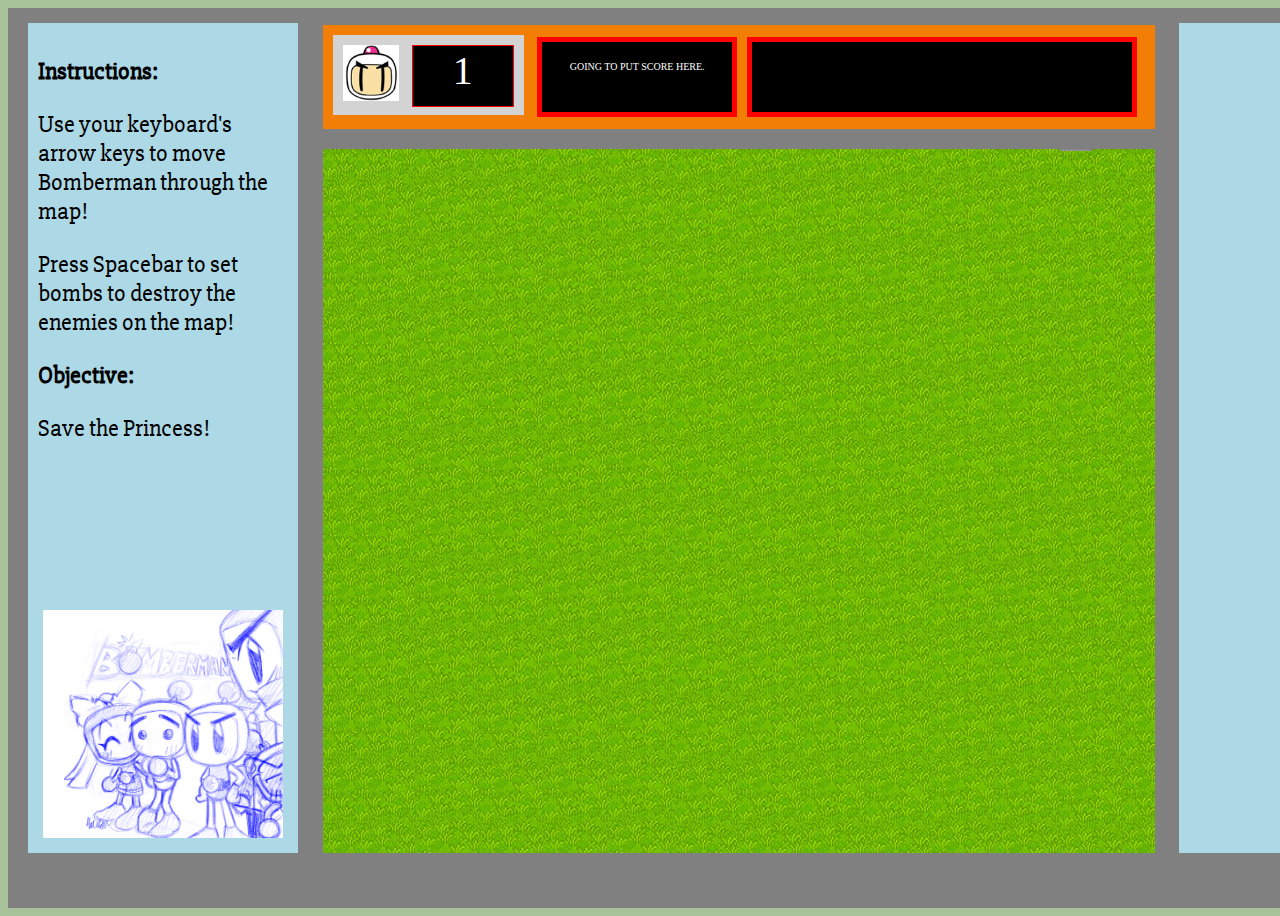
==== index.html @ ba2f9650 "fixed css" ====
<!DOCTYPE html>
<html lang="en">
<head>
  <meta charset="utf-8">
  <title>Special Bomberman</title>
  <script src="js/jquery-2.1.0.js" type="text/javascript" charset="utf-8"></script>
  <link href="css/style.css" rel="stylesheet">
  <link href="https://fonts.googleapis.com/css?family=Slabo+27px" rel="stylesheet">
</head>
<body>
  <div id="container">
    <div id="left-column">
      <p> <b> Instructions:</b></p>
      <p>Use your keyboard's arrow keys to move Bomberman through the map! </p>
      <p>Press Spacebar to set bombs to destroy the enemies on the map!</p>
      <p><b>Objective:</b></p>
      <p>Save the Princess! </p>
      <img id ="bomberman-picture1" src="img/Games-Artwork/bomberman_b_daman__by_invader_kai.png" alt="bomberman-picture1">
    </div>
    <section id="game"> <!-- right-column.middle -->
      <!-- <h1>Super Bomberman Remake</h1> -->
      <div id="gameboard">
        <div class="b" id="bomberman-life">
          <div id ="bomberman-face">
            <img id ="bomberman-face1" src="img/Games-Artwork/bomberman_life.jpg" alt="Bomberman face">
          </div>
          <div id="number-of-life">
              1
          </div>
        </div>
        <div class="b" id="game-score">
          GOING TO PUT SCORE HERE.
        </div>
        <!-- <div class="b" id="clock"></div> -->
        <p class="b" id="output"></p>
      </div>
      <div id="stage"></div>
    </section>
<div id="right-column">
</div>



    <!--
    An audio tag without "controls" will be invisible.
    Adding the "autoplay" attribute will make the audio start automatically.
    Adding the "loop" attribute will make the audio play forever.
  -->
  <audio id="background" autoplay loop src="sounds/05-level-2 (1).mp3"></audio>
  <audio id="Win" src="sounds/10-stage-complete (1).mp3"></audio>
  <!-- not done with the sounds -->
  <!-- The real music of Bomberman -->
</div>
<script src="js/bomberman.js"></script>
</body>
</html>
---- css/style.css ----
@font-face {
  font-family: BombermanFont;
  src: url(/Users/dexterleow/Desktop/Project-1-Bomberman/fonts/ufonts.com_bomberman.ttf);
}

#bomberman-picture1{
  position: absolute;
  width: 240px;
  height:228px;
  bottom:0;
  margin-bottom: 15px;
  margin-left: 5px;
}

#number-of-life{
  color:white;
  font-size:40px;
  vertical-align: middle;
  line-height: 50px;
  height:70px;
  text-align: center;
  border: 1px solid red;
  width: 100px;
  height:60px;
  margin:10px;
  float:right;
  background-color: black;
}

#bomberman-face1
{
  height:56px;
  width: 56px;
  margin-top:10px;
  marign-right:10px;
  margin-left: 10px;
  float:left;
}

#container {
  background-color: gray;
  height:900px;
  width:1500px;
  margin: auto;
}

#right-column {
    display: inline-block;
  /*position: relative;*/
  clear:left;
  /*float: right;*/
  overflow:hidden;
  font-size: 24px;
  font-family: 'Slabo 27px', serif;
  background-color: lightblue;
  border: 1px;
  width: 250px;
  height: 810px;
  padding: 10px;
  margin-top: 15px;
  margin-right: 25px;
  margin-left: 20px;
}

#game{
    display: inline-block;
  clear:left;
  /*float:right;*/
  position:relative;
  width:832px;
  height: 810px
  overflow:hidden;
  /*margin:0 auto;*/
}

#left-column {
  display: inline-block;
  float: left;
  position: relative;
  font-size: 24px;
  font-family: 'Slabo 27px', serif;
  background-color: lightblue;
  border: 1px;
  width: 250px;
  height: 810px;
  padding: 10px;
  margin-top: 15px;
  margin-right: 25px;
  margin-left: 20px;
}

#gameboard
{
  text-align: center;
  font-family: BombermanFont;
  /*src: url(/Users/dexterleow/Desktop/Project-1-Bomberman/fonts/ufonts.com_bomberman.ttf);*/
  font-size: 30px;
  width: 828px;
  height:100px;
  padding: 2px;
  background-color: #f27e05;
  margin:auto;
  margin-top: 15px;
  float:left;
}

#stage
{
  position:relative;
  width:832px;
  height:704px;
  background-image: url("../img/Games-Artwork/background.jpg");
  margin: auto;
  margin-top: 20px;
  float: left;

}

.cell
{
  display: block;
  position: absolute;
  width: 64px;
  height: 64px;
}

.b {
  display: inline-block;
  position: relative;
  margin: 1%;
  float: left;
  width: 23%;
  height: 80px;
  background-color: lightgrey;
}

#game-score{
  color:white;
  font-size:10px;
  vertical-align: middle;
  line-height: 50px;
  height:70px;
  text-align: center;
  background-color: black;
  margin-top: 10px;
  margin-right: 5px;
  margin-left: 5px;
  border: 5px solid red;
}


#output
{
  color:white;
  vertical-align: middle;
  line-height: 70px;
  text-align: center;
  font-family: BombermanFont;
  /*src: url(/Users/dexterleow/Desktop/Project-1-Bomberman/fonts/ufonts.com_bomberman.ttf);*/
  font-size: 12px;
  width: 380px !important;
  height:70px;
  /*padding: 10px;*/
  /*background-color: #f27e05;*/
  /*margin:auto;*/
  margin-top: 10px;
  margin-right: 5px;
  margin-left: 5px;
  border: 5px solid red;
  z-index: 2;
  /*position: absolute */
  background-color: black;
}

body {
  background-color: #a7c299;
}
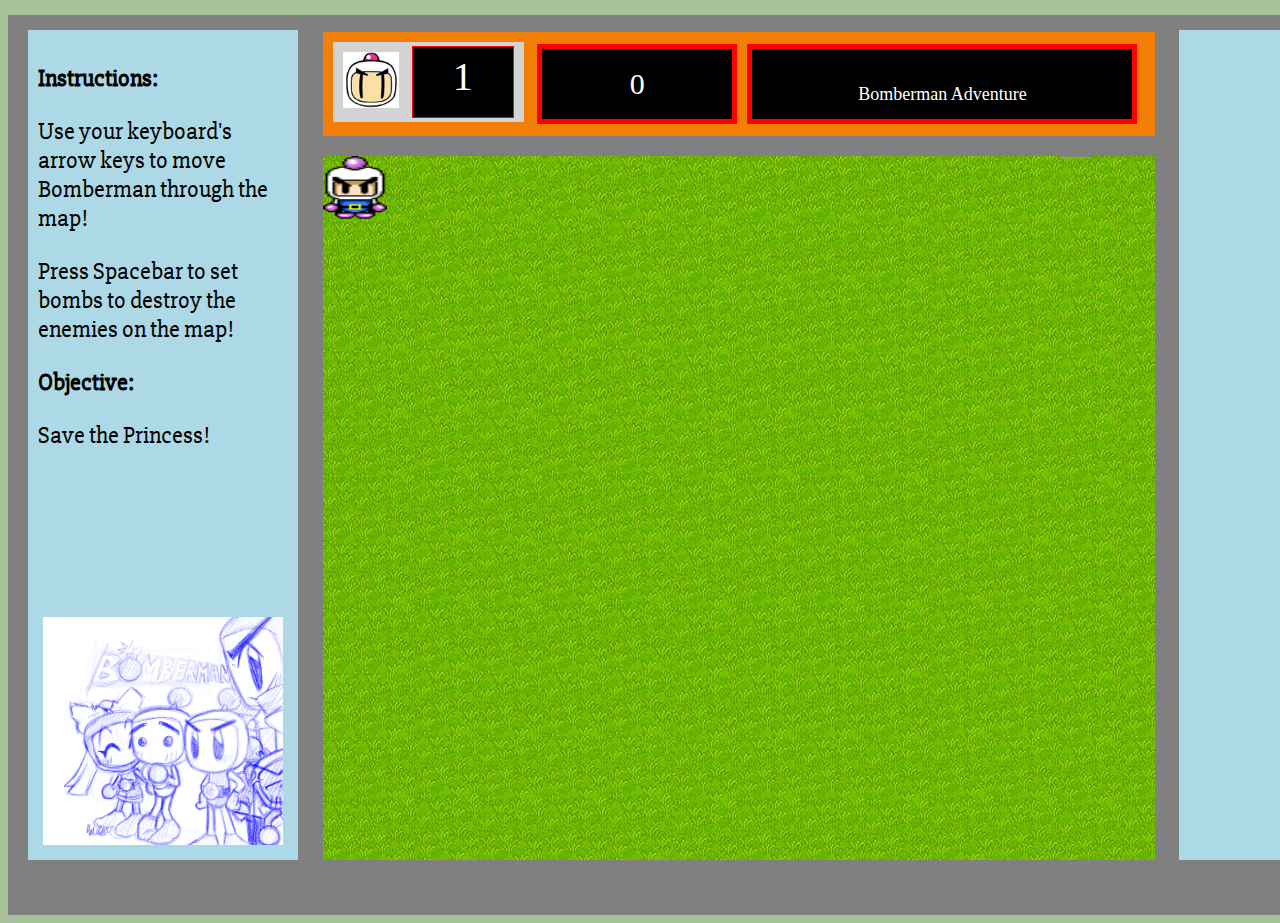
==== commit ccf5d6b0: "Bomberman life can be deducted" ====
--- a/index.html
+++ b/index.html
@@ -24,15 +24,15 @@
           <div id ="bomberman-face">
             <img id ="bomberman-face1" src="img/Games-Artwork/bomberman_life.jpg" alt="Bomberman face">
           </div>
-          <div id="number-of-life">
-              1
+          <div id="bomberLife">
+
           </div>
         </div>
-        <div class="b" id="game-score">
-          GOING TO PUT SCORE HERE.
+        <div class="b" id="gamescore">
+
         </div>
         <!-- <div class="b" id="clock"></div> -->
-        <p class="b" id="output"></p>
+        <p class="b" id="output"></p>        <!-- giving out the score-->
       </div>
       <div id="stage"></div>
     </section>
--- a/css/style.css
+++ b/css/style.css
@@ -1,7 +1,7 @@
 
 @font-face {
   font-family: BombermanFont;
-  src: url(/Users/dexterleow/Desktop/Project-1-Bomberman/fonts/ufonts.com_bomberman.ttf);
+  src: url(/Users/dexterleow/Desktop/Project-1-Bomberman/fonts/press-start/prstart.ttf);
 }
 
 #bomberman-picture1{
@@ -13,19 +13,22 @@
   margin-left: 5px;
 }
 
-#number-of-life{
+#bomberLife{
   color:white;
   font-size:40px;
-  vertical-align: middle;
+  vertical-align: bottom;
+  display:table-cell;
   line-height: 50px;
-  height:70px;
   text-align: center;
   border: 1px solid red;
   width: 100px;
-  height:60px;
-  margin:10px;
+  height:65px;
+  margin-right:10px;
+  margin-left:10px;
+  margin-top: 4px;
   float:right;
   background-color: black;
+  padding-top: 5px;
 }
 
 #bomberman-face1
@@ -43,6 +46,7 @@
   height:900px;
   width:1500px;
   margin: auto;
+  margin-top: 15px;
 }
 
 #right-column {
@@ -64,7 +68,7 @@
 }
 
 #game{
-    display: inline-block;
+  display: inline-block;
   clear:left;
   /*float:right;*/
   position:relative;
@@ -114,7 +118,6 @@
   margin: auto;
   margin-top: 20px;
   float: left;
-
 }
 
 .cell
@@ -135,11 +138,17 @@
   background-color: lightgrey;
 }
 
-#game-score{
+
+/*#game-score span{
+position:absolute;
+bottom:0;
+}*/
+
+#gamescore{
   color:white;
-  font-size:10px;
+  font-size:30px;
   vertical-align: middle;
-  line-height: 50px;
+  line-height: 70px;
   height:70px;
   text-align: center;
   background-color: black;
@@ -149,16 +158,14 @@
   border: 5px solid red;
 }
 
-
 #output
 {
   color:white;
   vertical-align: middle;
-  line-height: 70px;
+  line-height: 90px;
   text-align: center;
-  font-family: BombermanFont;
-  /*src: url(/Users/dexterleow/Desktop/Project-1-Bomberman/fonts/ufonts.com_bomberman.ttf);*/
-  font-size: 12px;
+  font-family:BombermanFont;
+  font-size: 18px;
   width: 380px !important;
   height:70px;
   /*padding: 10px;*/
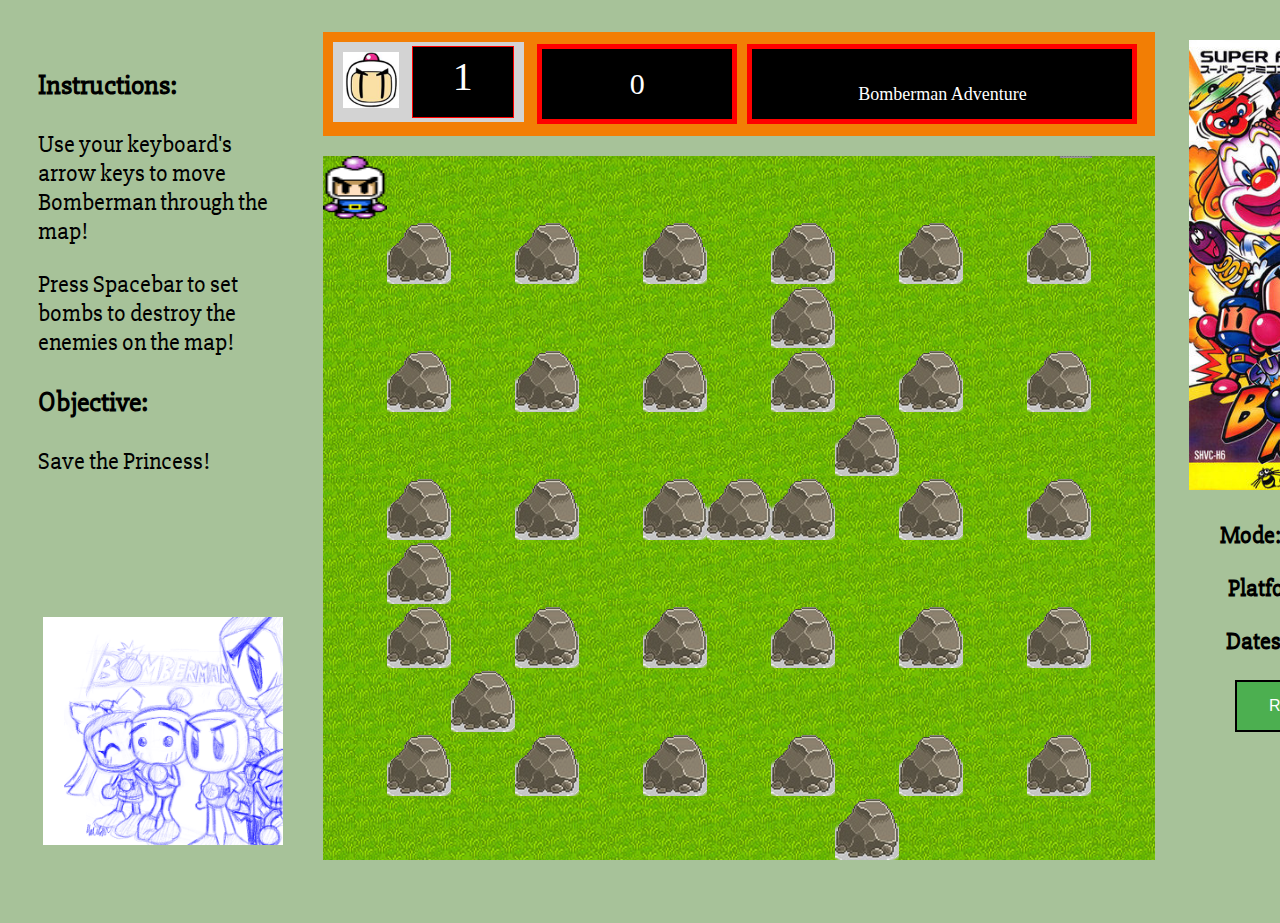
==== commit 71a31c7d: "Finished styling background and reset button" ====
--- a/index.html
+++ b/index.html
@@ -10,10 +10,10 @@
 <body>
   <div id="container">
     <div id="left-column">
-      <p> <b> Instructions:</b></p>
+      <h3> <b> Instructions:</b></h3>
       <p>Use your keyboard's arrow keys to move Bomberman through the map! </p>
       <p>Press Spacebar to set bombs to destroy the enemies on the map!</p>
-      <p><b>Objective:</b></p>
+      <h3><b>Objective:</b></h3>
       <p>Save the Princess! </p>
       <img id ="bomberman-picture1" src="img/Games-Artwork/bomberman_b_daman__by_invader_kai.png" alt="bomberman-picture1">
     </div>
@@ -37,6 +37,15 @@
       <div id="stage"></div>
     </section>
 <div id="right-column">
+  <img id ="gamePoster" src="img/Games-Artwork/Super_bomberman_sfc_box_cover.jpg" alt="Original gamePoster">
+  <div id="gameMode">
+<p><b>Mode:</b> Single Player</p>
+<p><b>Platform:</b> Desktop</p>
+<p><b>Dates:</b> 2016 August</p>
+
+<button id="resetButton" onclick="restart()">Reset Game</button>
+
+  </div>
 </div>
 
 
--- a/css/style.css
+++ b/css/style.css
@@ -42,7 +42,7 @@
 }
 
 #container {
-  background-color: gray;
+  background-color: #a7c299;
   height:900px;
   width:1500px;
   margin: auto;
@@ -50,14 +50,14 @@
 }
 
 #right-column {
-    display: inline-block;
+  display: inline-block;
   /*position: relative;*/
   clear:left;
   /*float: right;*/
   overflow:hidden;
   font-size: 24px;
   font-family: 'Slabo 27px', serif;
-  background-color: lightblue;
+  background-color: #a7c299;
   border: 1px;
   width: 250px;
   height: 810px;
@@ -84,7 +84,7 @@
   position: relative;
   font-size: 24px;
   font-family: 'Slabo 27px', serif;
-  background-color: lightblue;
+  background-color: #a7c299;
   border: 1px;
   width: 250px;
   height: 810px;
@@ -180,6 +180,26 @@
   background-color: black;
 }
 
+#gamePoster{
+  width:245px;
+  height: 450px;
+}
+
+#gameMode{
+  text-align: center;
+}
+
+#resetButton {
+    background-color: #4CAF50; /* Green */
+    border: 2px solid black;
+    color: white;
+    padding: 15px 32px;
+    text-align: center;
+    text-decoration: none;
+    display: inline-block;
+    font-size: 16px;
+}
+
 body {
   background-color: #a7c299;
 }
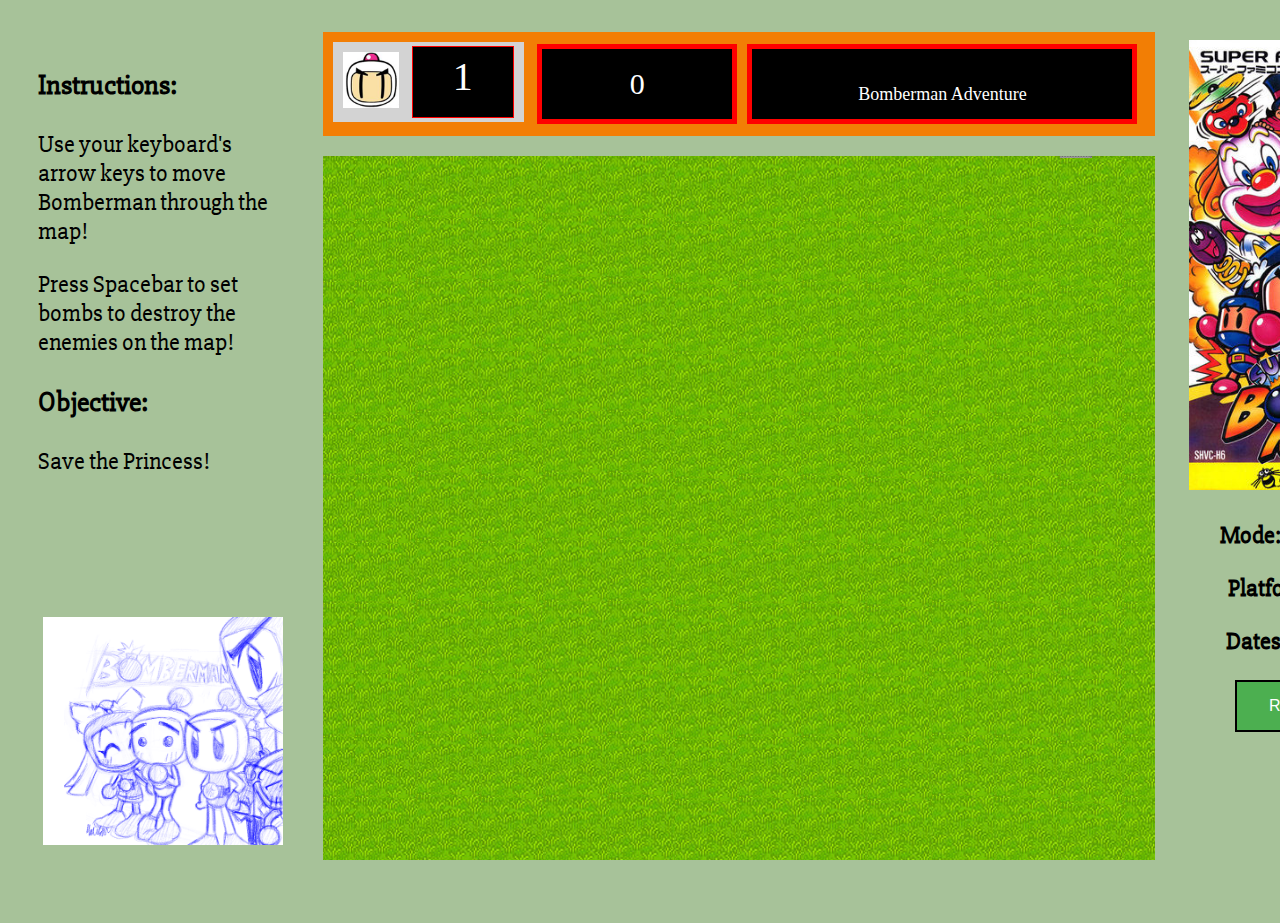
==== commit 9f59f96b: "Committing before testing sounds" ====
--- a/index.html
+++ b/index.html
@@ -36,17 +36,17 @@
       </div>
       <div id="stage"></div>
     </section>
-<div id="right-column">
-  <img id ="gamePoster" src="img/Games-Artwork/Super_bomberman_sfc_box_cover.jpg" alt="Original gamePoster">
-  <div id="gameMode">
-<p><b>Mode:</b> Single Player</p>
-<p><b>Platform:</b> Desktop</p>
-<p><b>Dates:</b> 2016 August</p>
+    <div id="right-column">
+      <img id ="gamePoster" src="img/Games-Artwork/Super_bomberman_sfc_box_cover.jpg" alt="Original gamePoster">
+      <div id="gameMode">
+        <p><b>Mode:</b> Single Player</p>
+        <p><b>Platform:</b> Desktop</p>
+        <p><b>Dates:</b> 2016 August</p>
 
-<button id="resetButton" onclick="restart()">Reset Game</button>
+        <button id="resetButton" onclick="restart()">Reset Game</button>
 
-  </div>
-</div>
+      </div>
+    </div>
 
 
 
@@ -55,8 +55,16 @@
     Adding the "autoplay" attribute will make the audio start automatically.
     Adding the "loop" attribute will make the audio play forever.
   -->
-  <audio id="background" autoplay loop src="sounds/05-level-2 (1).mp3"></audio>
-  <audio id="Win" src="sounds/10-stage-complete (1).mp3"></audio>
+  <audio id="bombermanStartingSound" src="sounds/BombermanStartingSound.wav"></audio>
+  <!-- <audio id="background" autoplay loop src="sounds/05-level-2 (1).mp3"></audio> -->
+
+  <audio id="bombermanMovementSounds" src="sounds/PLAYER_WALK.wav"></audio>
+  <audio id="plantBombSounds" src="sounds/BOM_SET.wav.wav"></audio>
+  <audio id="explodedBombSounds" src="sounds/ExplodedBomb.wav"></audio>
+  <audio id="winSounds" src="sounds/10-stage-complete (1).mp3"></audio>
+  <audio id="gameOverSOunds" src="sounds/Game-over (1).mp3"></audio>
+
+
   <!-- not done with the sounds -->
   <!-- The real music of Bomberman -->
 </div>
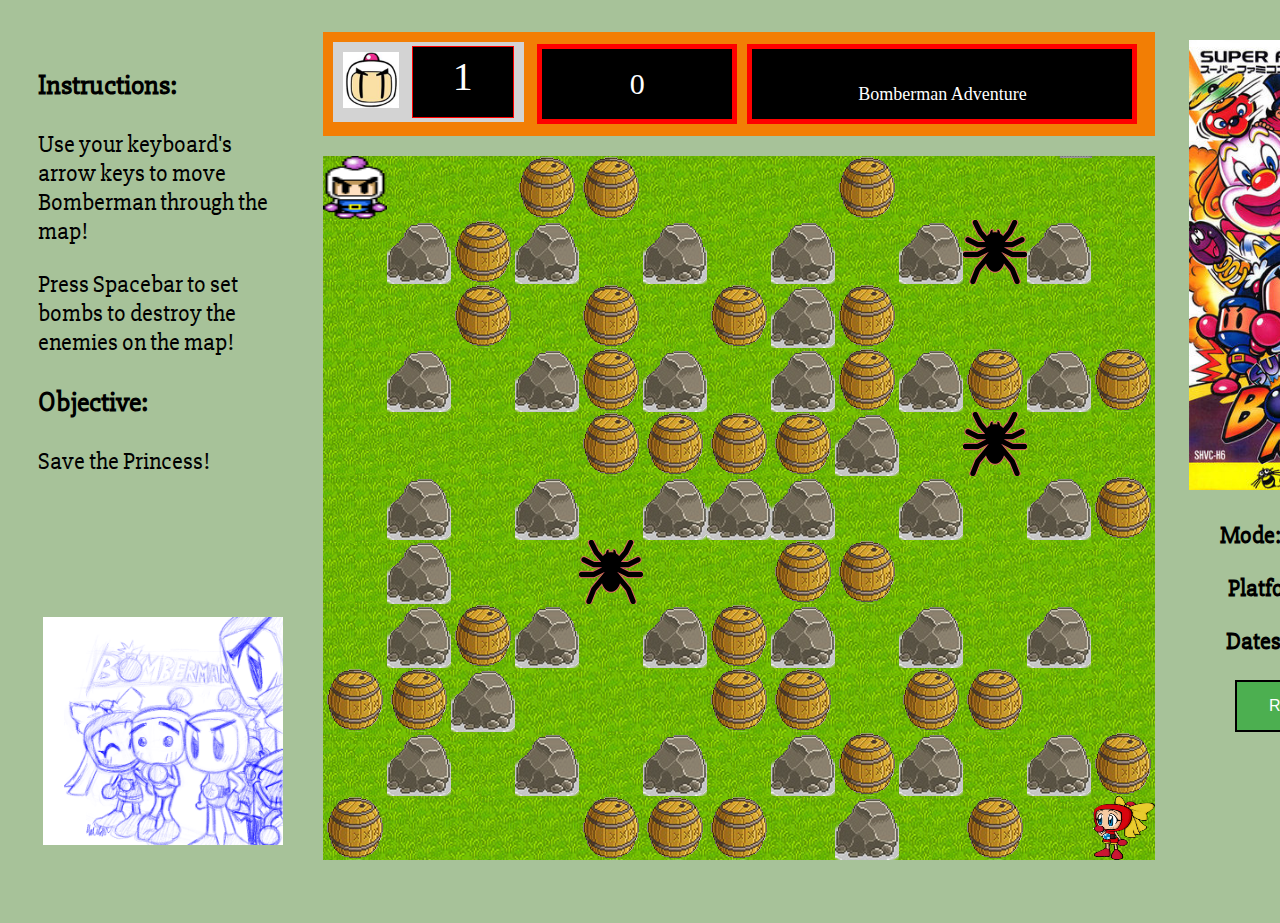
==== commit 1516064a: "Music added to Project" ====
--- a/index.html
+++ b/index.html
@@ -59,11 +59,11 @@
   <!-- <audio id="background" autoplay loop src="sounds/05-level-2 (1).mp3"></audio> -->
 
   <audio id="bombermanMovementSounds" src="sounds/PLAYER_WALK.wav"></audio>
-  <audio id="plantBombSounds" src="sounds/BOM_SET.wav.wav"></audio>
+  <audio id="plantBombSounds" src="sounds/BOM_SET.wav"></audio>
   <audio id="explodedBombSounds" src="sounds/ExplodedBomb.wav"></audio>
-  <audio id="winSounds" src="sounds/10-stage-complete (1).mp3"></audio>
-  <audio id="gameOverSOunds" src="sounds/Game-over (1).mp3"></audio>
-
+  <audio id="winSounds" src="sounds/VictorySong.mp3"></audio>
+  <audio id="gameOverSounds" src="sounds/Game-over.mp3"></audio>
+  <audio id="spiderDie" src="sounds/SpiderDie.wav"></audio>
 
   <!-- not done with the sounds -->
   <!-- The real music of Bomberman -->
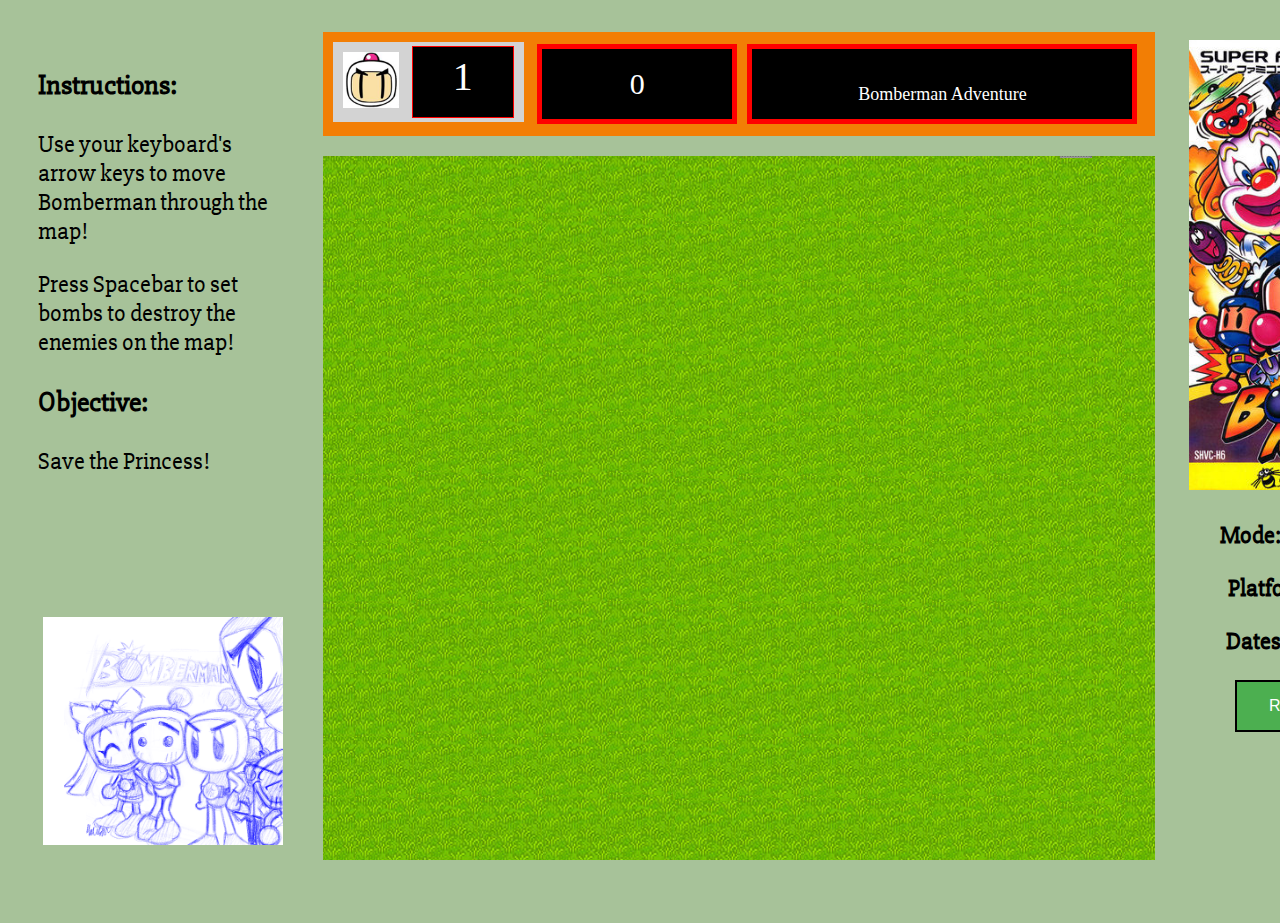
==== commit 1598e2a4: "Finished Project Bomberman" ====
--- a/index.html
+++ b/index.html
@@ -3,7 +3,6 @@
 <head>
   <meta charset="utf-8">
   <title>Special Bomberman</title>
-  <script src="js/jquery-2.1.0.js" type="text/javascript" charset="utf-8"></script>
   <link href="css/style.css" rel="stylesheet">
   <link href="https://fonts.googleapis.com/css?family=Slabo+27px" rel="stylesheet">
 </head>
@@ -17,22 +16,18 @@
       <p>Save the Princess! </p>
       <img id ="bomberman-picture1" src="img/Games-Artwork/bomberman_b_daman__by_invader_kai.png" alt="bomberman-picture1">
     </div>
-    <section id="game"> <!-- right-column.middle -->
-      <!-- <h1>Super Bomberman Remake</h1> -->
+    <section id="game"> <!-- middle-Column -->
       <div id="gameboard">
         <div class="b" id="bomberman-life">
           <div id ="bomberman-face">
             <img id ="bomberman-face1" src="img/Games-Artwork/bomberman_life.jpg" alt="Bomberman face">
           </div>
-          <div id="bomberLife">
-
+          <div id="bomberLife"> <!-- Display number of life left for bomberman-->
           </div>
         </div>
-        <div class="b" id="gamescore">
-
+        <div class="b" id="gamescore"> <!-- Display the score-->
         </div>
-        <!-- <div class="b" id="clock"></div> -->
-        <p class="b" id="output"></p>        <!-- giving out the score-->
+        <p class="b" id="output"></p> <!-- Display the game message-->
       </div>
       <div id="stage"></div>
     </section>
@@ -42,32 +37,19 @@
         <p><b>Mode:</b> Single Player</p>
         <p><b>Platform:</b> Desktop</p>
         <p><b>Dates:</b> 2016 August</p>
-
         <button id="resetButton" onclick="restart()">Reset Game</button>
-
       </div>
     </div>
-
-
-
-    <!--
-    An audio tag without "controls" will be invisible.
-    Adding the "autoplay" attribute will make the audio start automatically.
-    Adding the "loop" attribute will make the audio play forever.
-  -->
-  <audio id="bombermanStartingSound" src="sounds/BombermanStartingSound.wav"></audio>
-  <!-- <audio id="background" autoplay loop src="sounds/05-level-2 (1).mp3"></audio> -->
-
-  <audio id="bombermanMovementSounds" src="sounds/PLAYER_WALK.wav"></audio>
-  <audio id="plantBombSounds" src="sounds/BOM_SET.wav"></audio>
-  <audio id="explodedBombSounds" src="sounds/ExplodedBomb.wav"></audio>
-  <audio id="winSounds" src="sounds/VictorySong.mp3"></audio>
-  <audio id="gameOverSounds" src="sounds/Game-over.mp3"></audio>
-  <audio id="spiderDie" src="sounds/SpiderDie.wav"></audio>
-
-  <!-- not done with the sounds -->
-  <!-- The real music of Bomberman -->
-</div>
-<script src="js/bomberman.js"></script>
+    <!-- The real music of Bomberman -->
+    <audio id="background" autoplay loop src="sounds/backgroundMusic.mp3"></audio>
+    <audio id="bombermanStartingSound" src="sounds/BombermanStartingSound.wav"></audio>
+    <audio id="bombermanMovementSounds" src="sounds/PLAYER_WALK.wav"></audio>
+    <audio id="plantBombSounds" src="sounds/BOM_SET.wav"></audio>
+    <audio id="explodedBombSounds" src="sounds/ExplodedBomb.wav"></audio>
+    <audio id="winSounds" src="sounds/VictorySong.mp3"></audio>
+    <audio id="gameOverSounds" src="sounds/Game-over.mp3"></audio>
+    <audio id="spiderDie" src="sounds/SpiderDie.wav"></audio>
+  </div>
+  <script src="js/bomberman.js"></script>
 </body>
 </html>
--- a/css/style.css
+++ b/css/style.css
@@ -4,7 +4,7 @@
   src: url(/Users/dexterleow/Desktop/Project-1-Bomberman/fonts/press-start/prstart.ttf);
 }
 
-#bomberman-picture1{
+#bomberman-picture1 {
   position: absolute;
   width: 240px;
   height:228px;
@@ -13,7 +13,7 @@
   margin-left: 5px;
 }
 
-#bomberLife{
+#bomberLife {
   color:white;
   font-size:40px;
   vertical-align: bottom;
@@ -31,8 +31,7 @@
   padding-top: 5px;
 }
 
-#bomberman-face1
-{
+#bomberman-face1 {
   height:56px;
   width: 56px;
   margin-top:10px;
@@ -51,9 +50,7 @@
 
 #right-column {
   display: inline-block;
-  /*position: relative;*/
   clear:left;
-  /*float: right;*/
   overflow:hidden;
   font-size: 24px;
   font-family: 'Slabo 27px', serif;
@@ -67,7 +64,7 @@
   margin-left: 20px;
 }
 
-#game{
+#game {
   display: inline-block;
   clear:left;
   /*float:right;*/
@@ -94,8 +91,7 @@
   margin-left: 20px;
 }
 
-#gameboard
-{
+#gameboard {
   text-align: center;
   font-family: BombermanFont;
   /*src: url(/Users/dexterleow/Desktop/Project-1-Bomberman/fonts/ufonts.com_bomberman.ttf);*/
@@ -109,8 +105,7 @@
   float:left;
 }
 
-#stage
-{
+#stage {
   position:relative;
   width:832px;
   height:704px;
@@ -120,8 +115,7 @@
   float: left;
 }
 
-.cell
-{
+.cell {
   display: block;
   position: absolute;
   width: 64px;
@@ -138,13 +132,7 @@
   background-color: lightgrey;
 }
 
-
-/*#game-score span{
-position:absolute;
-bottom:0;
-}*/
-
-#gamescore{
+#gamescore {
   color:white;
   font-size:30px;
   vertical-align: middle;
@@ -158,8 +146,7 @@
   border: 5px solid red;
 }
 
-#output
-{
+#output {
   color:white;
   vertical-align: middle;
   line-height: 90px;
@@ -168,36 +155,32 @@
   font-size: 18px;
   width: 380px !important;
   height:70px;
-  /*padding: 10px;*/
-  /*background-color: #f27e05;*/
-  /*margin:auto;*/
   margin-top: 10px;
   margin-right: 5px;
   margin-left: 5px;
   border: 5px solid red;
   z-index: 2;
-  /*position: absolute */
   background-color: black;
 }
 
-#gamePoster{
+#gamePoster {
   width:245px;
   height: 450px;
 }
 
-#gameMode{
+#gameMode {
   text-align: center;
 }
 
 #resetButton {
-    background-color: #4CAF50; /* Green */
-    border: 2px solid black;
-    color: white;
-    padding: 15px 32px;
-    text-align: center;
-    text-decoration: none;
-    display: inline-block;
-    font-size: 16px;
+  background-color: #4CAF50; /* Green */
+  border: 2px solid black;
+  color: white;
+  padding: 15px 32px;
+  text-align: center;
+  text-decoration: none;
+  display: inline-block;
+  font-size: 16px;
 }
 
 body {
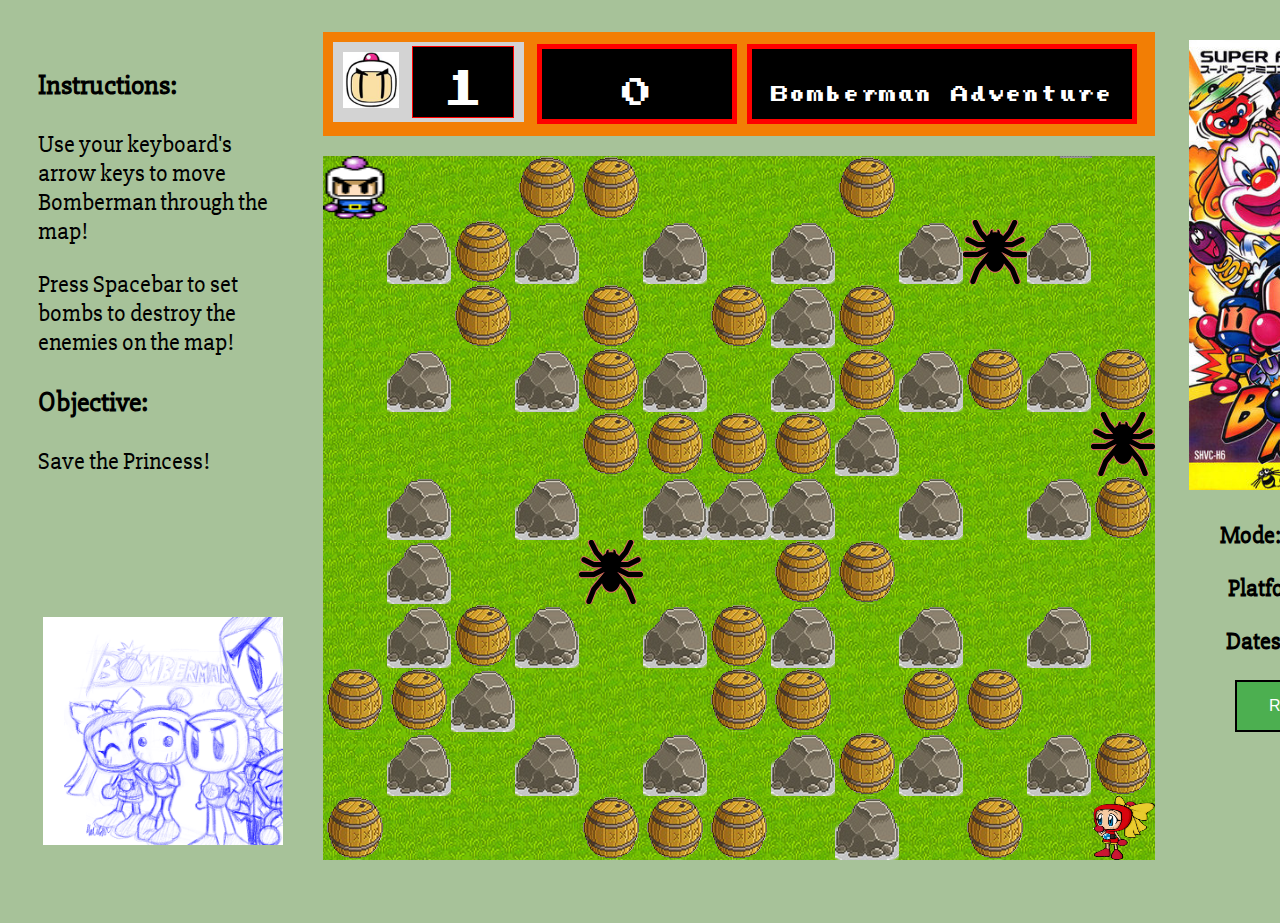
==== commit 95dd774e: "Revised some CSS" ====
--- a/index.html
+++ b/index.html
@@ -22,10 +22,12 @@
           <div id ="bomberman-face">
             <img id ="bomberman-face1" src="img/Games-Artwork/bomberman_life.jpg" alt="Bomberman face">
           </div>
-          <div id="bomberLife"> <!-- Display number of life left for bomberman-->
+          <div>
+            <span id="bomberLife"></span> <!-- Display number of life left for bomberman-->
           </div>
         </div>
         <div class="b" id="gamescore"> <!-- Display the score-->
+
         </div>
         <p class="b" id="output"></p> <!-- Display the game message-->
       </div>
--- a/css/style.css
+++ b/css/style.css
@@ -1,7 +1,7 @@
 
 @font-face {
   font-family: BombermanFont;
-  src: url(/Users/dexterleow/Desktop/Project-1-Bomberman/fonts/press-start/prstart.ttf);
+  src: url(../fonts/press-start/prstart.ttf);
 }
 
 #bomberman-picture1 {
@@ -18,7 +18,7 @@
   font-size:40px;
   vertical-align: bottom;
   display:table-cell;
-  line-height: 50px;
+  line-height: 1.9em;
   text-align: center;
   border: 1px solid red;
   width: 100px;
@@ -135,8 +135,8 @@
 #gamescore {
   color:white;
   font-size:30px;
-  vertical-align: middle;
-  line-height: 70px;
+  /*vertical-align: middle;*/
+  line-height: 3em;
   height:70px;
   text-align: center;
   background-color: black;
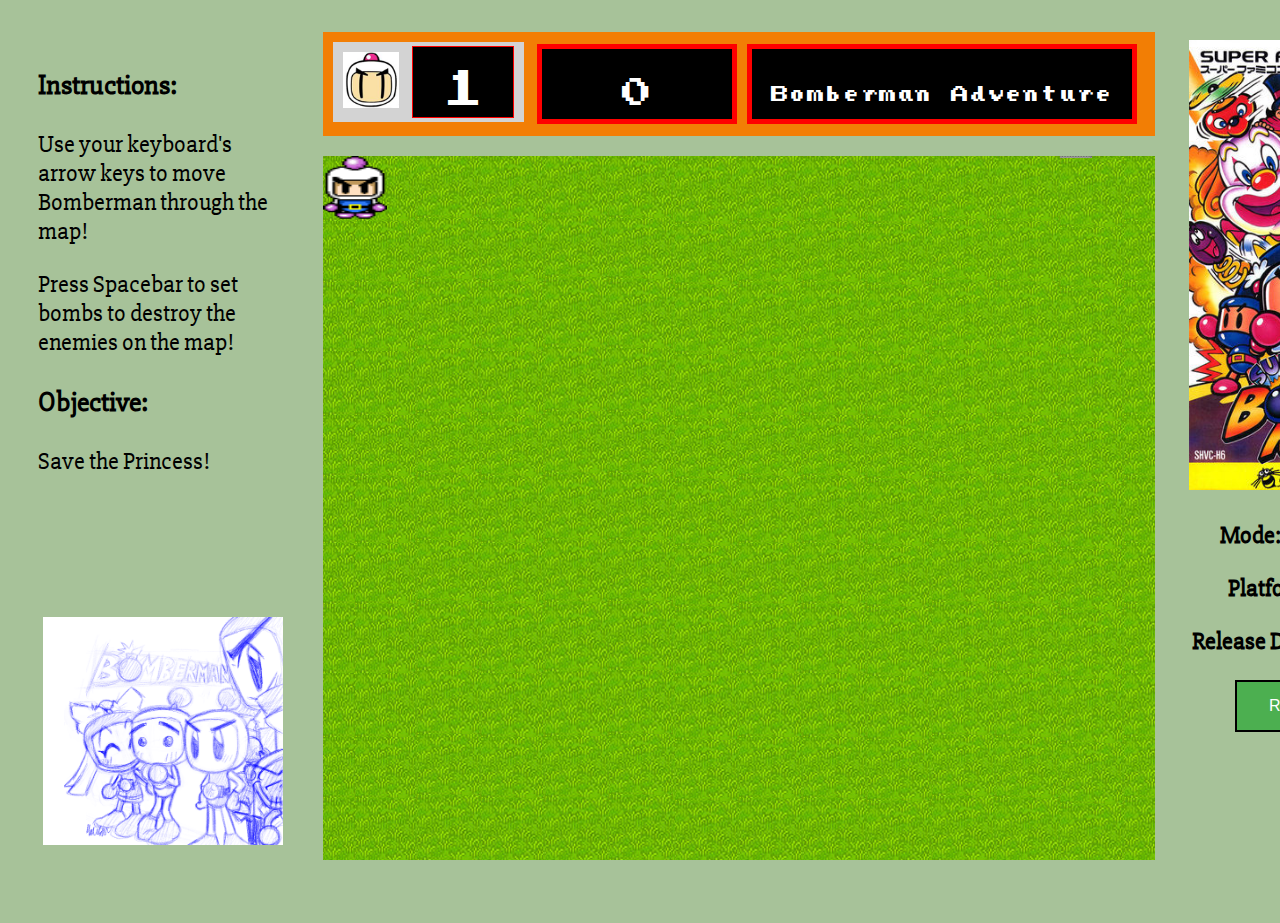
==== commit 0202e857: "Refactor clearing tiles into standard tiles codes" ====
--- a/index.html
+++ b/index.html
@@ -38,7 +38,7 @@
       <div id="gameMode">
         <p><b>Mode:</b> Single Player</p>
         <p><b>Platform:</b> Desktop</p>
-        <p><b>Dates:</b> 2016 August</p>
+        <p><b>Release Date:</b> August 2016</p>
         <button id="resetButton" onclick="restart()">Reset Game</button>
       </div>
     </div>
